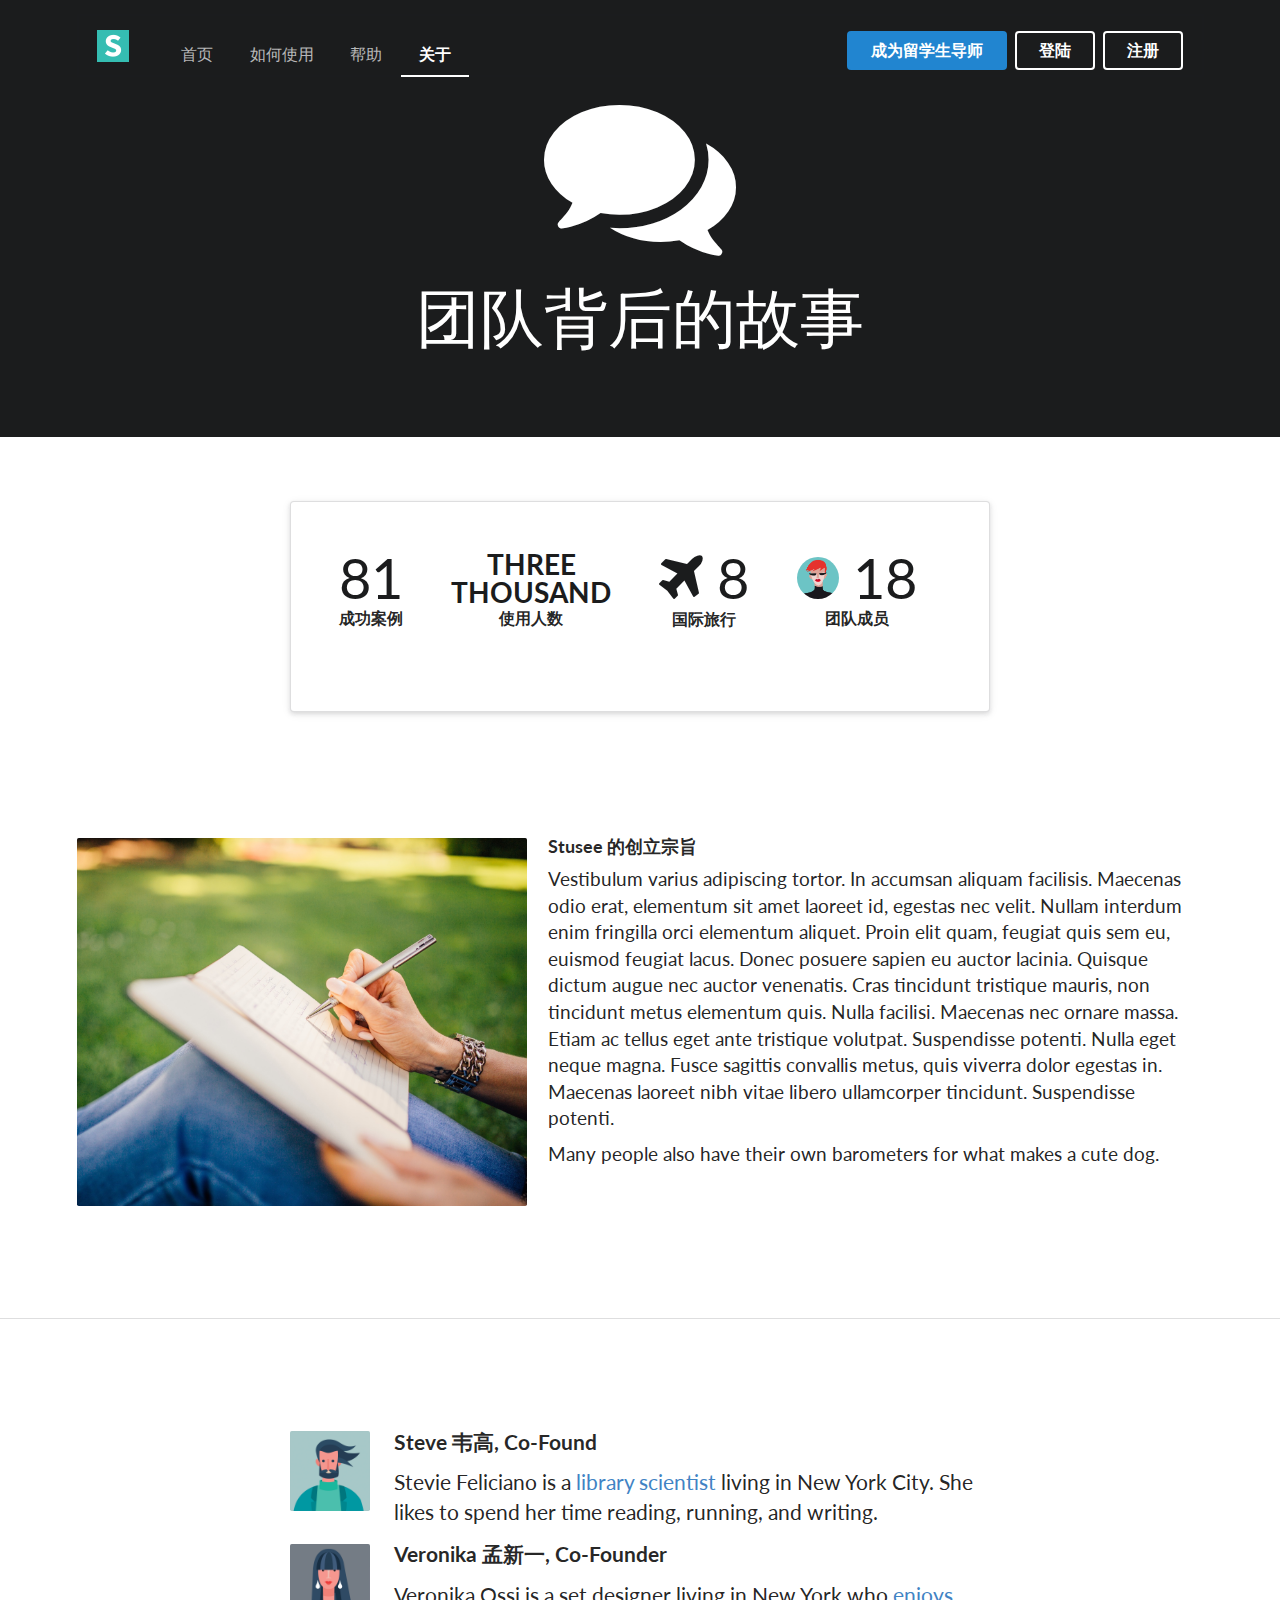
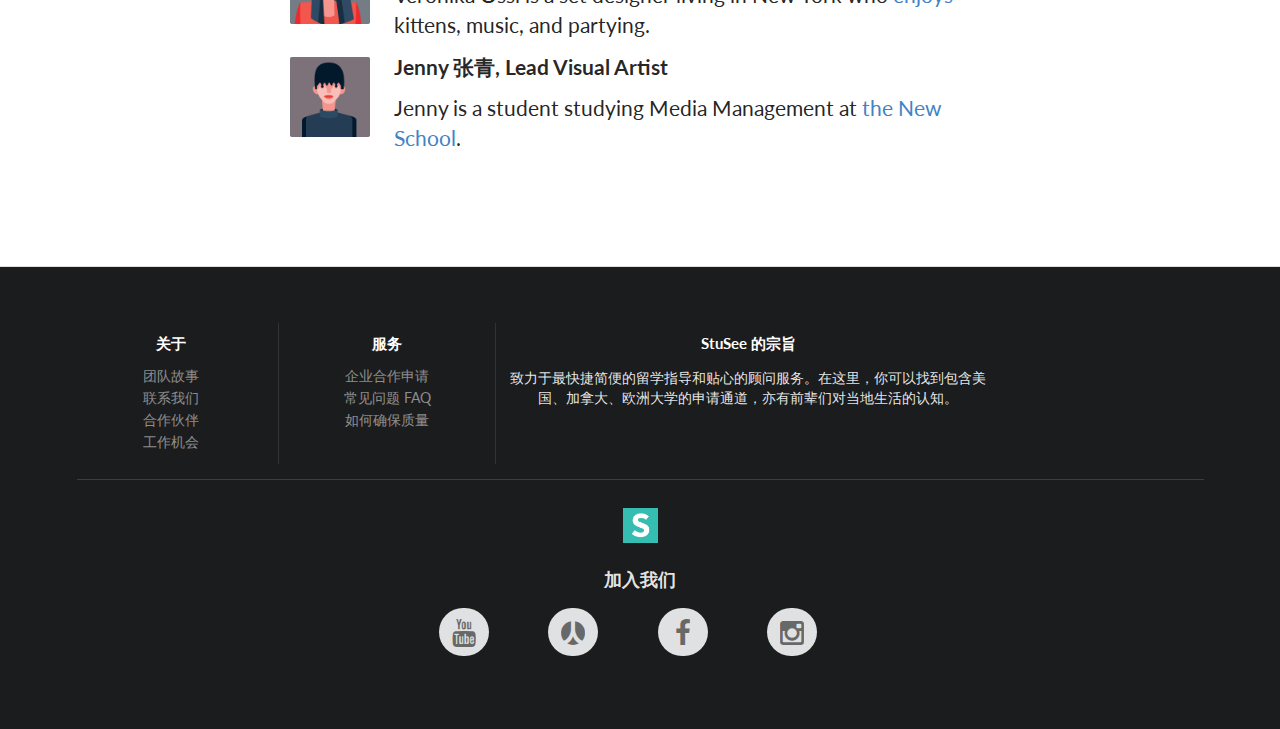
==== about.html @ 0d8f5c87 "Add logo in navigation" ====
<!DOCTYPE html>
<html>
<head>
    <!-- Standard Meta -->
    <meta charset="utf-8"/>
    <meta http-equiv="X-UA-Compatible" content="IE=edge,chrome=1"/>
    <meta name="viewport" content="width=device-width, initial-scale=1.0, maximum-scale=1.0">

    <!-- Site Properities -->
    <title>StuSee | 关于</title>
    <link rel="stylesheet" type="text/css" href="dist/semantic.css">
    <link rel="stylesheet" type="text/css" href="css/about.css">

    <script src="assets/library/jquery.min.js"></script>
    <script src="dist/components/visibility.js"></script>
    <script src="dist/components/sidebar.js"></script>
    <script src="dist/components/transition.js"></script>
    <script src="js/about.js"></script>
</head>
<body>

<!-- Following Menu -->
<div class="ui large top fixed hidden menu">
    <div class="ui container">
        <div class="item">
            <div class="ui logo shape" style="margin-right: 1em;">
                <div class="sides">
                    <div class="active ui side">
                        <img class="ui image" src="assets/images/logo.png" style="width: 32px; height: 32px;">
                    </div>
                </div>
            </div>
        </div>
        <a class="item" href="index.html">首页</a>
        <a class="item">如何使用</a>
        <a class="item" href="help.html">帮助</a>
        <a class="active item" href="#">关于</a>

        <div class="right menu">
            <div class="item">
                <a class="ui primary button">成为留学生导师</a>
            </div>
            <div class="item">
                <a class="ui button">登陆</a>
            </div>
            <div class="item">
                <a class="ui primary button">注册</a>
            </div>
        </div>
    </div>
</div>

<!-- Sidebar Menu -->
<div class="ui vertical inverted sidebar menu">
    <a class="item" href="index.html">首页</a>
    <a class="item">如何使用</a>
    <a class="item" href="help.html">帮助</a>
    <a class="active item" href="#">关于</a>
    <a class="item">成为留学生导师</a>
    <a class="item">登陆</a>
    <a class="item">注册</a>
</div>


<!-- Page Contents -->
<div class="pusher">

    <!-- Header -->
    <div class="ui inverted vertical masthead center aligned segment fixed">
        <div class="ui container">
            <div class="ui large secondary inverted pointing menu">
                <a class="toc item">
                    <i class="sidebar icon"></i>
                </a>
                <div class="item">
                    <div class="ui logo shape" style="margin-right: 1em;">
                        <div class="sides">
                            <div class="active ui side">
                                <img class="ui image" src="assets/images/logo.png" style="width: 32px; height: 32px;">
                            </div>
                        </div>
                    </div>
                </div>
                <a class="item" href="index.html">首页</a>
                <a class="item">如何使用</a>
                <a class="item" href="help.html">帮助</a>
                <a class="active item" href="#">关于</a>

                <div class="right item">
                    <a class="ui primary button">成为留学生导师</a>
                    <a class="ui inverted button">登陆</a>
                    <a class="ui inverted button">注册</a>
                </div>
            </div>
        </div>

        <div class="ui text large container">

            <h1 class="ui inverted header icon aligned">
                <i class="comments icon"></i>
                团队背后的故事
            </h1>

        </div>

    </div>

    <!-- Raised Box -->
    <div class="ui raised very padded text container segment" style="margin-top: 64px;">
        <div class="ui statistics">
            <div class="statistic">
                <div class="value">
                    81
                </div>
                <div class="label">
                    成功案例
                </div>
            </div>
            <div class="statistic">
                <div class="text value">
                    Three<br>
                    Thousand
                </div>
                <div class="label">
                    使用人数
                </div>
            </div>
            <div class="statistic">
                <div class="value">
                    <i class="plane icon"></i> 8
                </div>
                <div class="label">
                    国际旅行
                </div>
            </div>
            <div class="statistic">
                <div class="value">
                    <img src="assets/images/avatar/avatar5.png" class="ui circular inline image">
                    18
                </div>
                <div class="label">
                    团队成员
                </div>
            </div>
        </div>
    </div>

    <!-- Content Statement Block -->
    <div class="ui vertical stripe segment">
        <div class="ui aligned container">
            <div class="ui items">
                <div class="item">
                    <a class="ui large image">
                        <img src="assets/images/Feature.jpg">
                    </a>

                    <div class="content">
                        <a class="header">Stusee 的创立宗旨</a>

                        <div class="description">
                            <p>Vestibulum varius adipiscing tortor. In accumsan aliquam facilisis. Maecenas odio erat,
                                elementum sit amet laoreet id, egestas nec velit. Nullam interdum enim fringilla orci
                                elementum aliquet.
                                Proin elit quam, feugiat quis sem eu, euismod feugiat lacus. Donec posuere sapien eu
                                auctor lacinia. Quisque dictum augue nec auctor venenatis. Cras tincidunt tristique
                                mauris, non tincidunt metus elementum quis.
                                Nulla facilisi. Maecenas nec ornare massa. Etiam ac tellus eget ante tristique volutpat.
                                Suspendisse potenti.
                                Nulla eget neque magna. Fusce sagittis convallis metus, quis viverra dolor egestas in.
                                Maecenas laoreet nibh vitae libero ullamcorper tincidunt. Suspendisse potenti.</p>

                            <p>Many people also have their own barometers for what makes a cute dog.</p>
                        </div>
                    </div>
                </div>
            </div>
        </div>
    </div>

    <!-- People in Stusee -->
    <div class="ui vertical stripe segment">
        <div class="ui text container">
            <div class="ui items">
                <div class="item">
                    <a class="ui tiny image">
                        <img src="assets/images/avatar/avatar1.png">
                    </a>

                    <div class="content">
                        <a class="header">Steve 韦高, Co-Found</a>

                        <div class="description">
                            <p>Stevie Feliciano is a <a>library scientist</a> living in New York City. She likes to
                                spend
                                her time reading, running, and writing.</p>
                        </div>
                    </div>
                </div>
                <div class="item">
                    <a class="ui tiny image">
                        <img src="assets/images/avatar/avatar2.png">
                    </a>

                    <div class="content">
                        <a class="header">Veronika 孟新一, Co-Founder</a>

                        <div class="description">
                            <p>Veronika Ossi is a set designer living in New York who <a>enjoys</a> kittens, music, and
                                partying.</p>
                        </div>
                    </div>
                </div>
                <div class="item">
                    <a class="ui tiny image">
                        <img src="assets/images/avatar/avatar3.png">
                    </a>

                    <div class="content">
                        <a class="header">Jenny 张青, Lead Visual Artist</a>

                        <div class="description">
                            <p>Jenny is a student studying Media Management at <a>the New School</a>.</p>
                        </div>
                    </div>
                </div>
            </div>
        </div>
    </div>

    <!-- Footer -->
    <div class="ui inverted vertical footer segment">
        <div class="ui center aligned container">
            <div class="ui stackable inverted divided equal height stackable grid">
                <div class="three wide column">
                    <h4 class="ui inverted header">关于</h4>

                    <div class="ui inverted link list">
                        <a href="#" class="item">团队故事</a>
                        <a href="#" class="item">联系我们</a>
                        <a href="#" class="item">合作伙伴</a>
                        <a href="#" class="item">工作机会</a>
                    </div>
                </div>
                <div class="three wide column">
                    <h4 class="ui inverted header">服务</h4>

                    <div class="ui inverted link list">
                        <a href="#" class="item">企业合作申请</a>
                        <a href="#" class="item">常见问题 FAQ</a>
                        <a href="#" class="item">如何确保质量</a>
                    </div>
                </div>
                <div class="seven wide column">
                    <h4 class="ui inverted header">StuSee 的宗旨</h4>

                    <p>致力于最快捷简便的留学指导和贴心的顾问服务。在这里，你可以找到包含美国、加拿大、欧洲大学的申请通道，亦有前辈们对当地生活的认知。</p>
                </div>
            </div>
            <div class="ui inverted section divider"></div>
            <img src="assets/images/logo.png" class="ui centered mini image">

            <h3>加入我们</h3>

            <div class="ui very relaxed horizontal list">
                <div class="item">
                    <button class="circular ui icon button">
                        <i class="big youtube icon"></i>
                    </button>
                </div>
                <div class="item">
                    <button class="circular ui icon button">
                        <i class="big renren icon"></i>
                    </button>
                </div>
                <div class="item">
                    <button class="circular ui icon button">
                        <i class="big facebook icon"></i>
                    </button>
                </div>
                <div class="item">
                    <button class="circular ui icon button">
                        <i class="big instagram icon"></i>
                    </button>
                </div>
            </div>
        </div>
    </div>
</div>

</body>

</html>
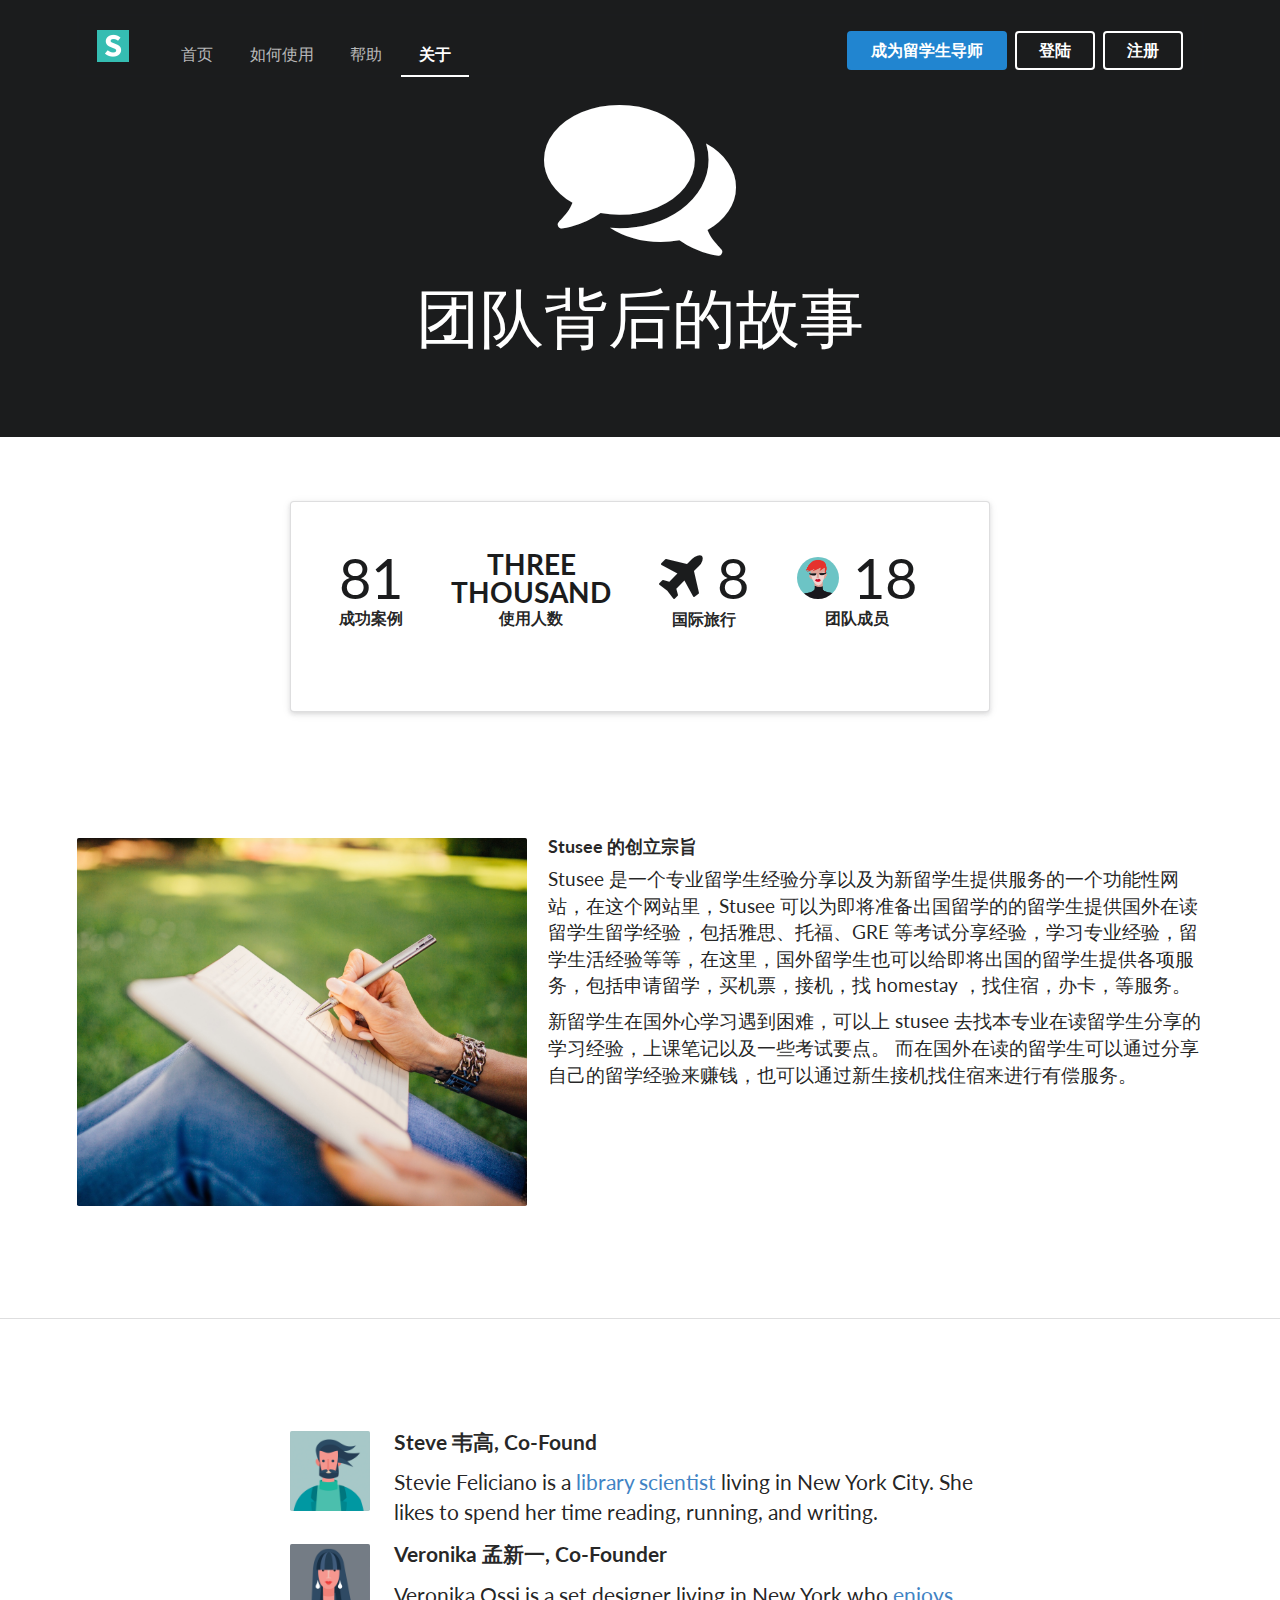
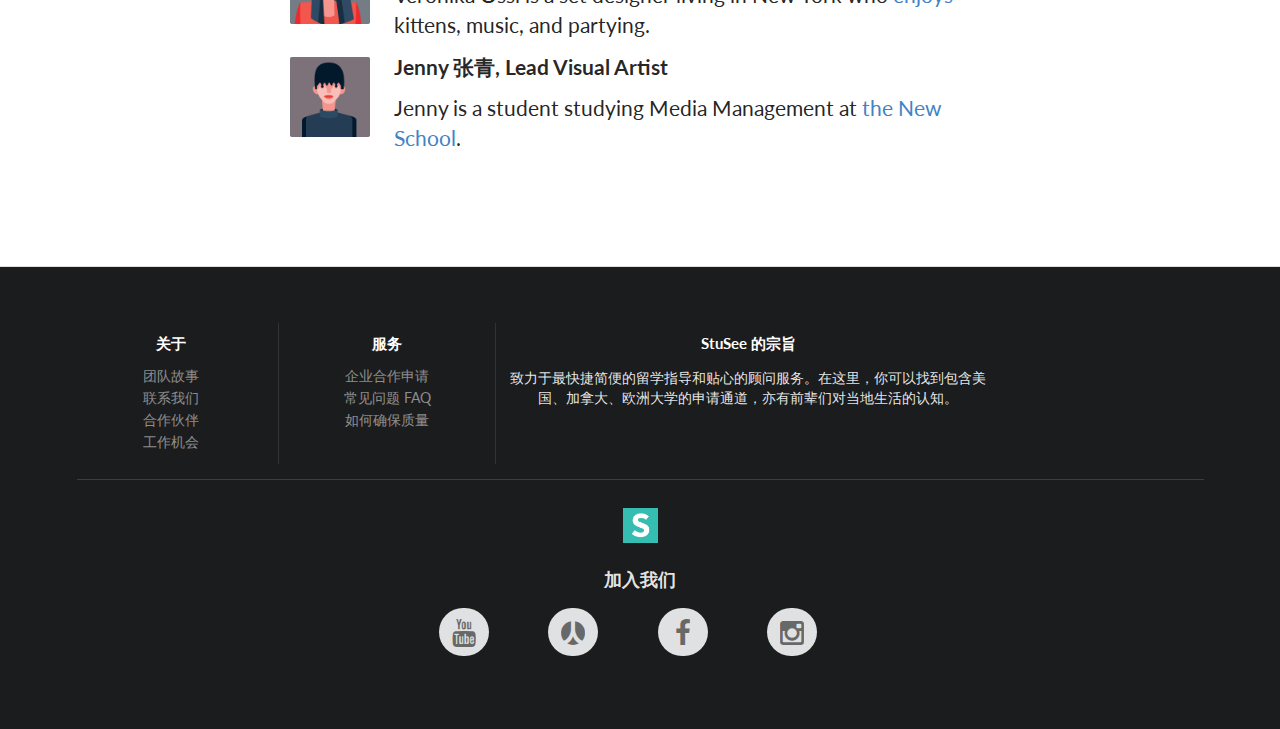
==== commit c193e9ab: "Update about page statement" ====
--- a/about.html
+++ b/about.html
@@ -158,18 +158,10 @@
                         <a class="header">Stusee 的创立宗旨</a>
 
                         <div class="description">
-                            <p>Vestibulum varius adipiscing tortor. In accumsan aliquam facilisis. Maecenas odio erat,
-                                elementum sit amet laoreet id, egestas nec velit. Nullam interdum enim fringilla orci
-                                elementum aliquet.
-                                Proin elit quam, feugiat quis sem eu, euismod feugiat lacus. Donec posuere sapien eu
-                                auctor lacinia. Quisque dictum augue nec auctor venenatis. Cras tincidunt tristique
-                                mauris, non tincidunt metus elementum quis.
-                                Nulla facilisi. Maecenas nec ornare massa. Etiam ac tellus eget ante tristique volutpat.
-                                Suspendisse potenti.
-                                Nulla eget neque magna. Fusce sagittis convallis metus, quis viverra dolor egestas in.
-                                Maecenas laoreet nibh vitae libero ullamcorper tincidunt. Suspendisse potenti.</p>
-
-                            <p>Many people also have their own barometers for what makes a cute dog.</p>
+                            <p>Stusee 是一个专业留学生经验分享以及为新留学生提供服务的一个功能性网站，在这个网站里，Stusee 可以为即将准备出国留学的的留学生提供国外在读留学生留学经验，包括雅思、托福、GRE 等考试分享经验，学习专业经验，留学生活经验等等，在这里，国外留学生也可以给即将出国的留学生提供各项服务，包括申请留学，买机票，接机，找 homestay ，找住宿，办卡，等服务。
+                            </p>
+
+                            <p>新留学生在国外心学习遇到困难，可以上 stusee 去找本专业在读留学生分享的学习经验，上课笔记以及一些考试要点。 而在国外在读的留学生可以通过分享自己的留学经验来赚钱，也可以通过新生接机找住宿来进行有偿服务。</p>
                         </div>
                     </div>
                 </div>
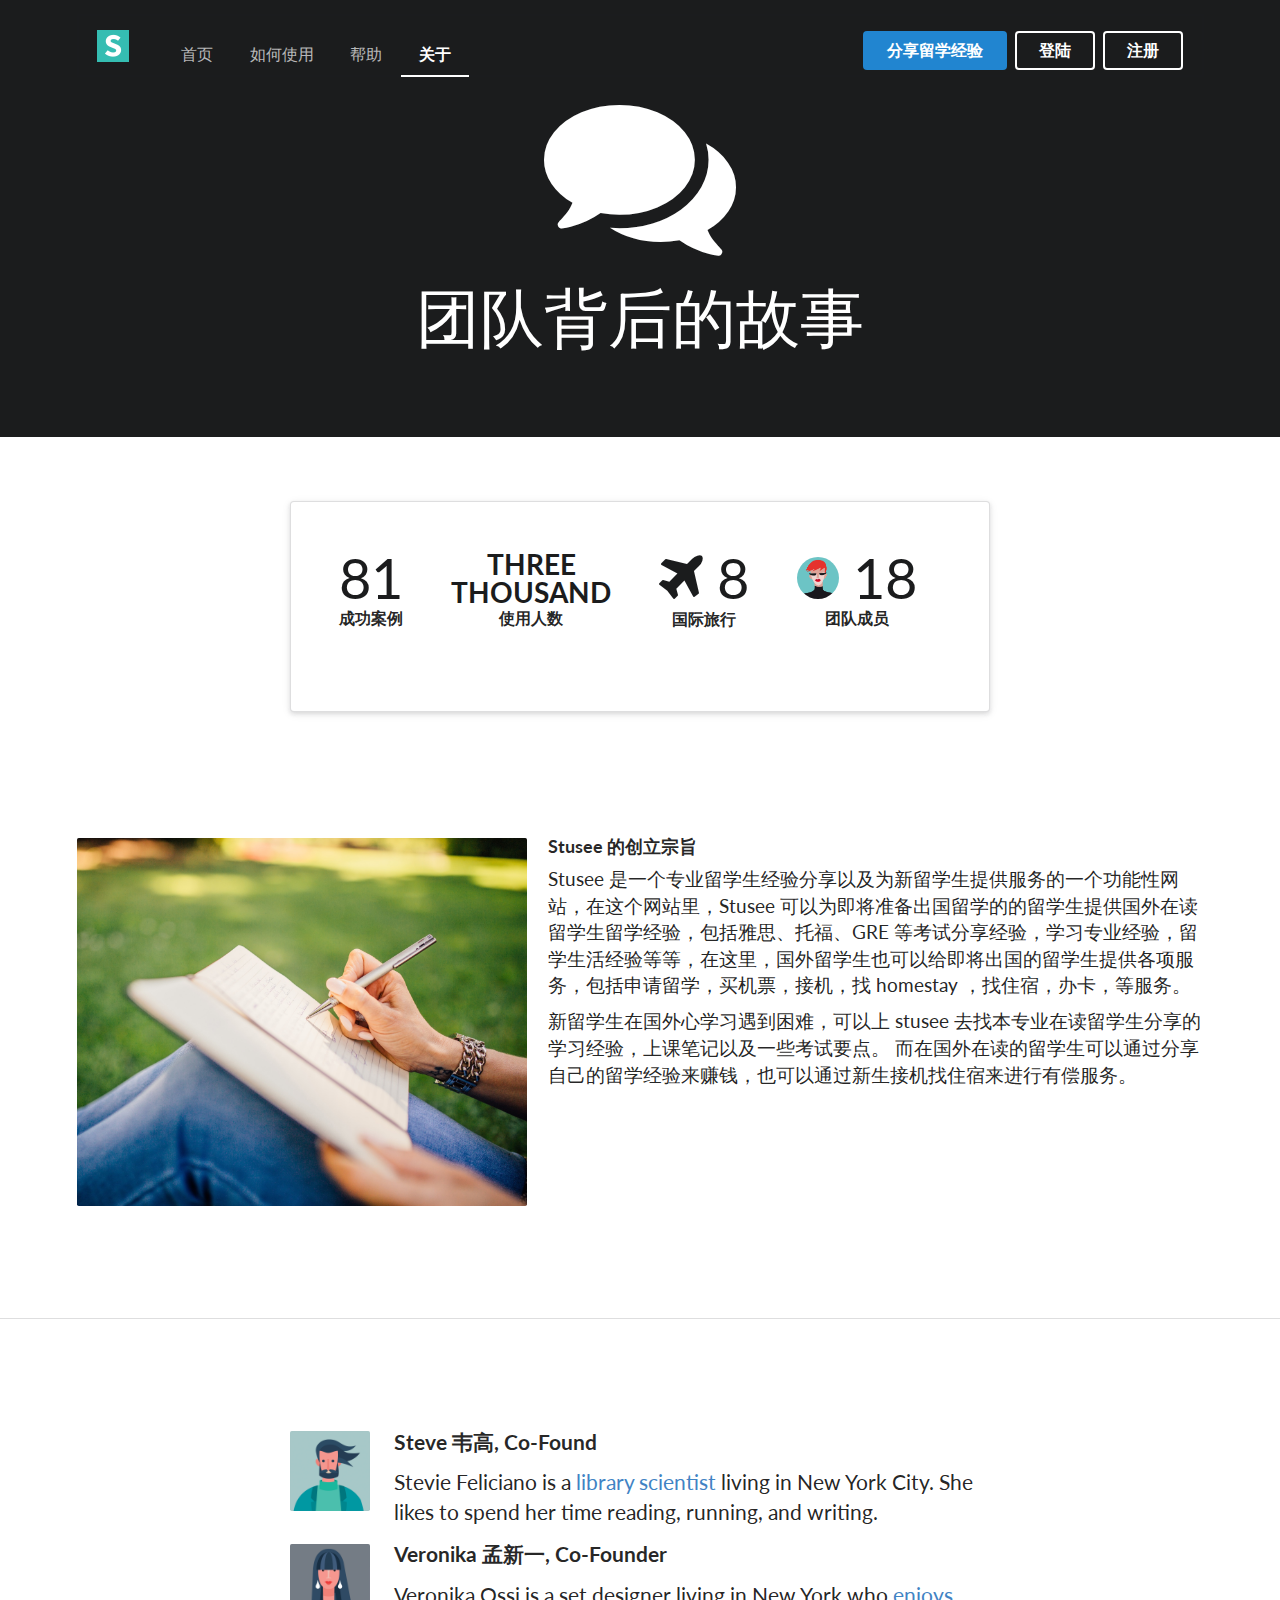
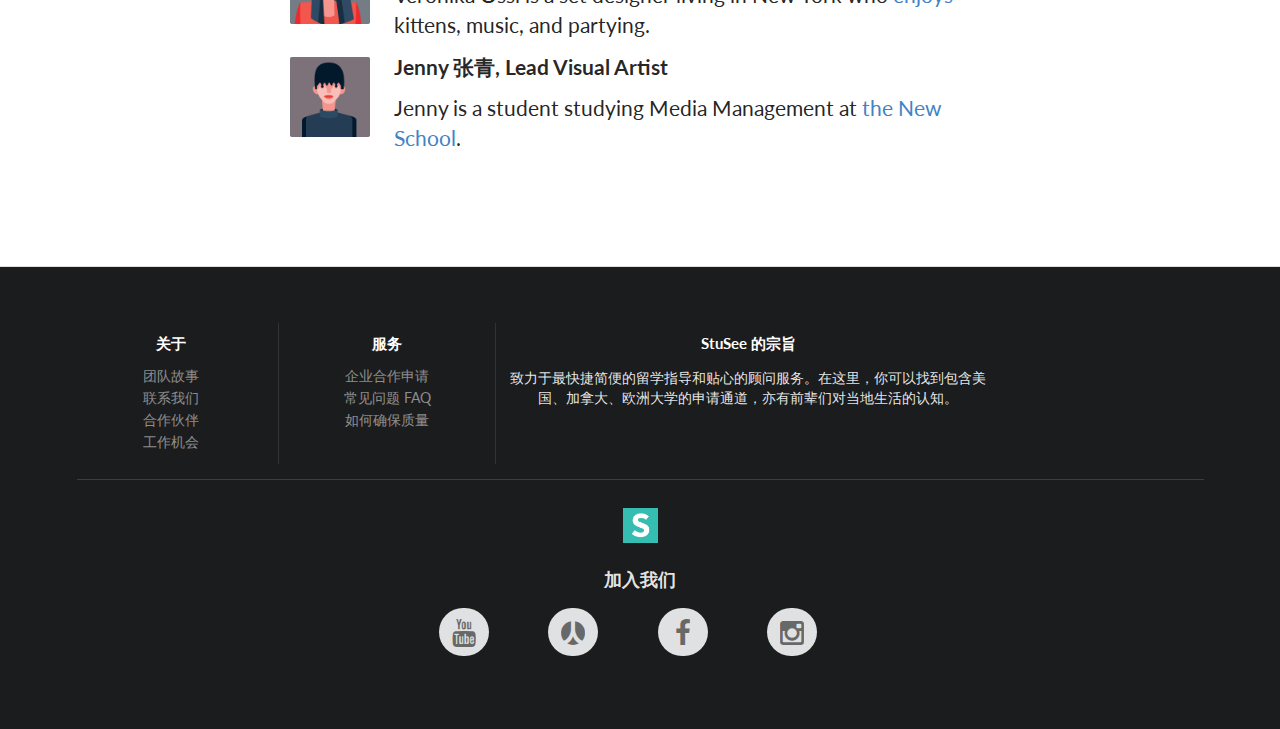
==== commit 7520297f: "Modify description of "成为留学生导师"" ====
--- a/about.html
+++ b/about.html
@@ -38,7 +38,7 @@
 
         <div class="right menu">
             <div class="item">
-                <a class="ui primary button">成为留学生导师</a>
+                <a class="ui primary button" href="mentor-signup.html">分享留学经验</a>
             </div>
             <div class="item">
                 <a class="ui button">登陆</a>
@@ -56,7 +56,7 @@
     <a class="item">如何使用</a>
     <a class="item" href="help.html">帮助</a>
     <a class="active item" href="#">关于</a>
-    <a class="item">成为留学生导师</a>
+    <a class="item" href="mentor-signup.html">分享留学经验</a>
     <a class="item">登陆</a>
     <a class="item">注册</a>
 </div>
@@ -87,7 +87,7 @@
                 <a class="active item" href="#">关于</a>
 
                 <div class="right item">
-                    <a class="ui primary button">成为留学生导师</a>
+                    <a class="ui primary button" href="mentor-signup.html">分享留学经验</a>
                     <a class="ui inverted button">登陆</a>
                     <a class="ui inverted button">注册</a>
                 </div>
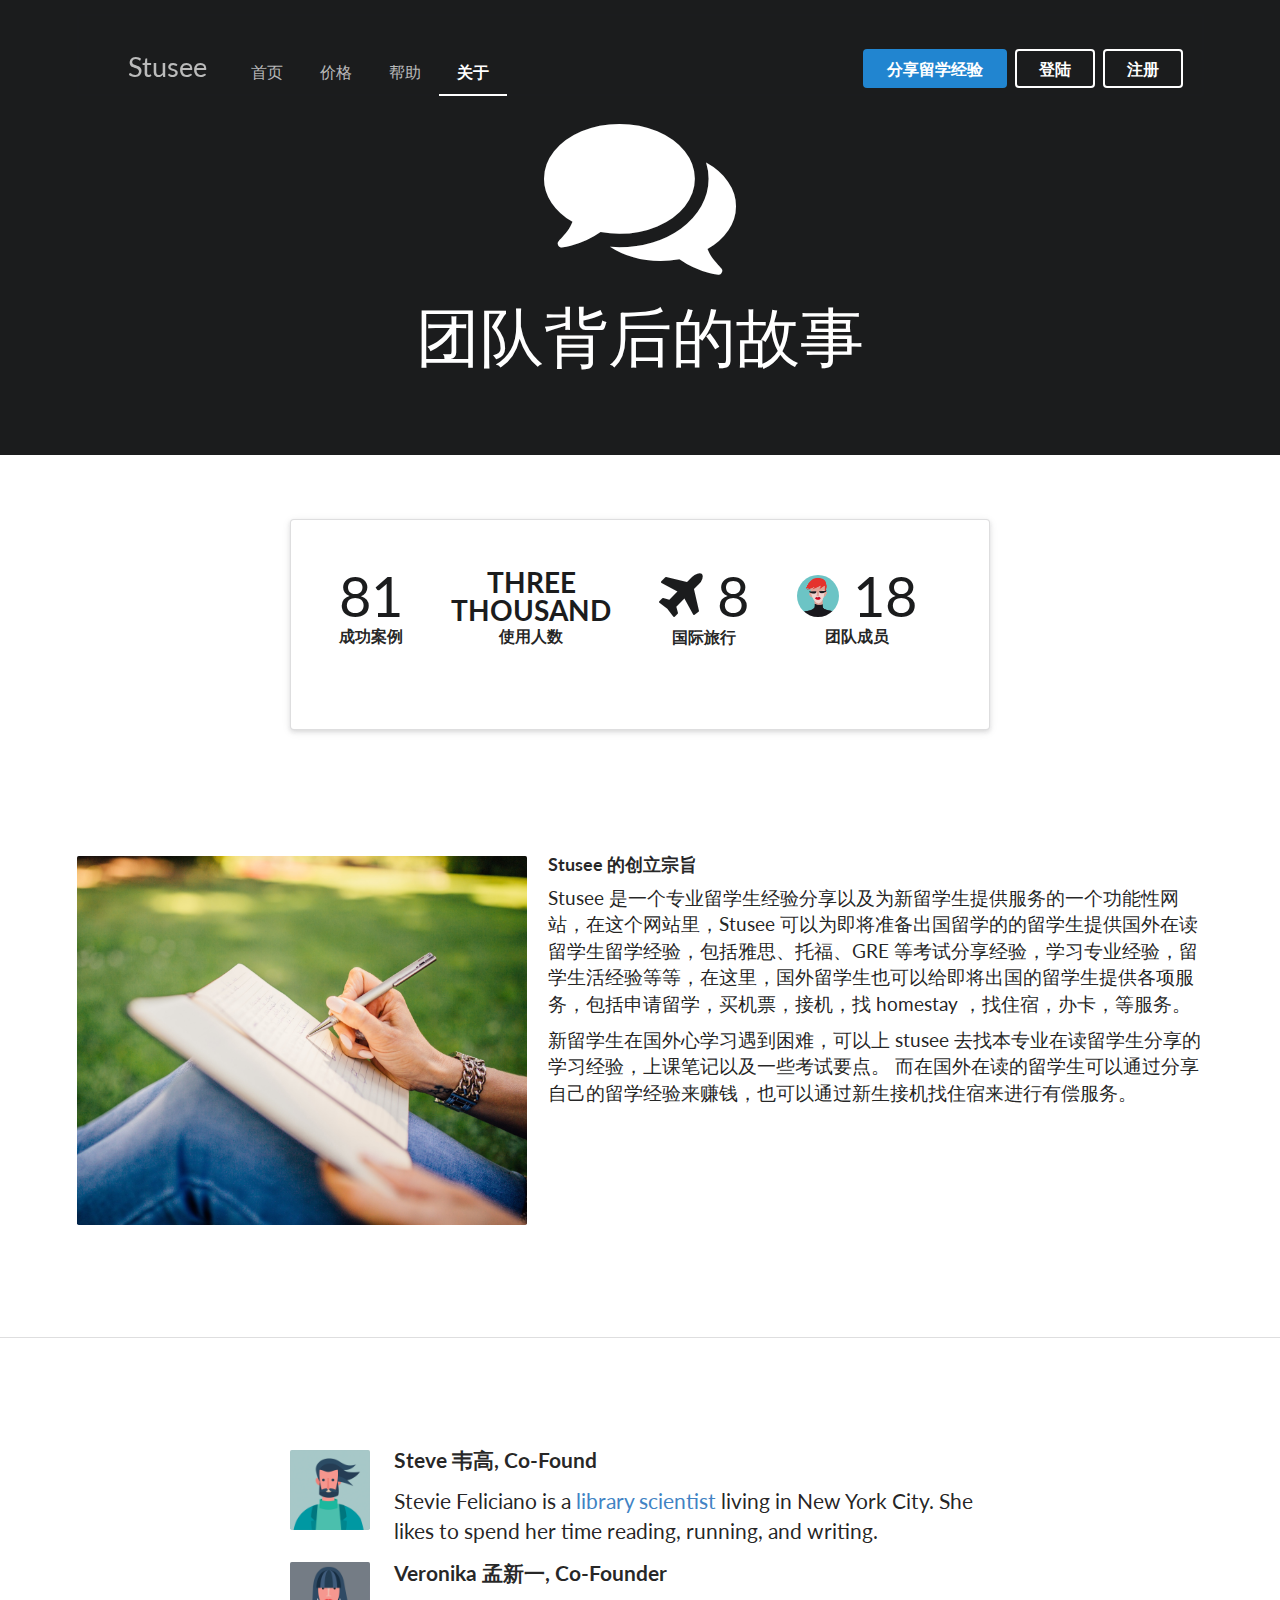
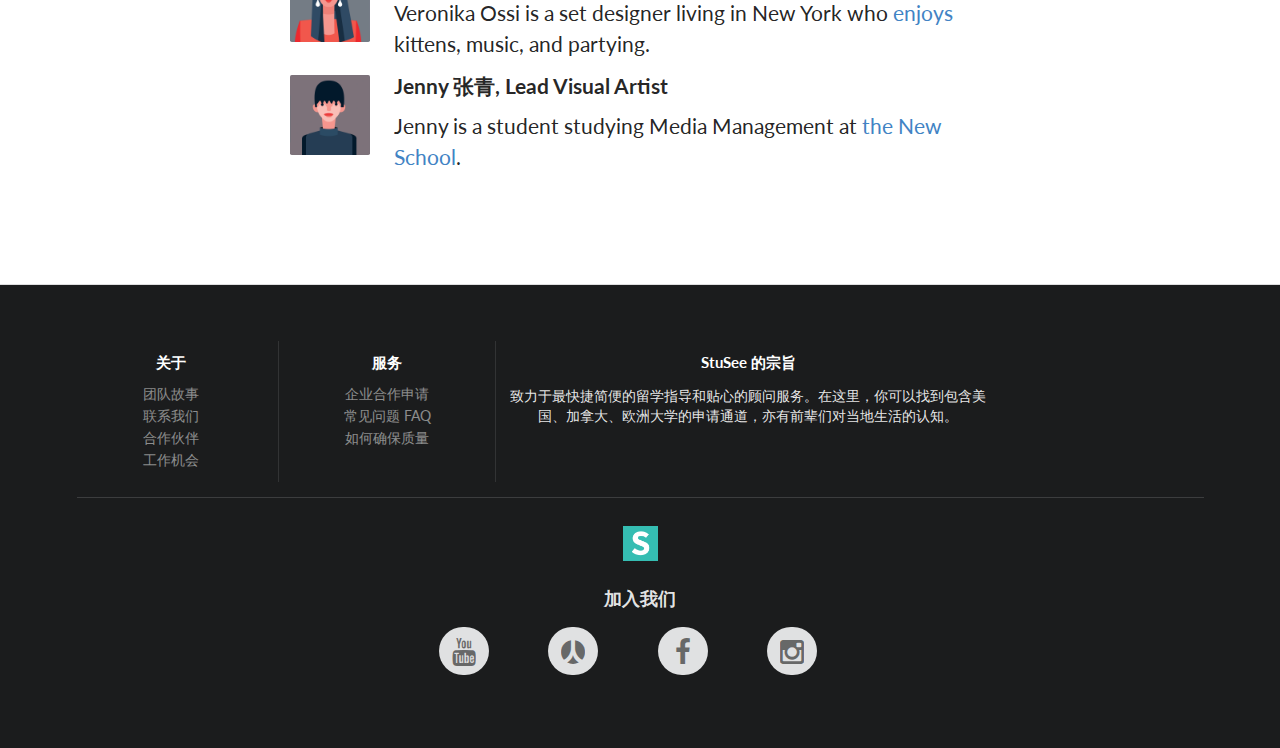
==== commit 19f46301: "Change Stusee logo to text" ====
--- a/about.html
+++ b/about.html
@@ -7,7 +7,7 @@
     <meta name="viewport" content="width=device-width, initial-scale=1.0, maximum-scale=1.0">
 
     <!-- Site Properities -->
-    <title>StuSee | 关于</title>
+    <title>关于 | Stusee</title>
     <link rel="stylesheet" type="text/css" href="dist/semantic.css">
     <link rel="stylesheet" type="text/css" href="css/about.css">
 
@@ -23,16 +23,16 @@
 <div class="ui large top fixed hidden menu">
     <div class="ui container">
         <div class="item">
-            <div class="ui logo shape" style="margin-right: 1em;">
+            <div class="ui logo shape">
                 <div class="sides">
                     <div class="active ui side">
-                        <img class="ui image" src="assets/images/logo.png" style="width: 32px; height: 32px;">
+                        <a class="item" href="index.html">Stusee</a>
                     </div>
                 </div>
             </div>
         </div>
         <a class="item" href="index.html">首页</a>
-        <a class="item">如何使用</a>
+        <a class="item" href="price.html">价格</a>
         <a class="item" href="help.html">帮助</a>
         <a class="active item" href="#">关于</a>
 
@@ -53,7 +53,7 @@
 <!-- Sidebar Menu -->
 <div class="ui vertical inverted sidebar menu">
     <a class="item" href="index.html">首页</a>
-    <a class="item">如何使用</a>
+    <a class="item" href="price.html">价格</a>
     <a class="item" href="help.html">帮助</a>
     <a class="active item" href="#">关于</a>
     <a class="item" href="mentor-signup.html">分享留学经验</a>
@@ -73,16 +73,16 @@
                     <i class="sidebar icon"></i>
                 </a>
                 <div class="item">
-                    <div class="ui logo shape" style="margin-right: 1em;">
+                    <div class="ui logo shape">
                         <div class="sides">
                             <div class="active ui side">
-                                <img class="ui image" src="assets/images/logo.png" style="width: 32px; height: 32px;">
+                                <h2><a class="item" style="padding-bottom: 0; padding-right: 8px;" href="index.html">Stusee</a></h2>
                             </div>
                         </div>
                     </div>
                 </div>
                 <a class="item" href="index.html">首页</a>
-                <a class="item">如何使用</a>
+                <a class="item" href="price.html">价格</a>
                 <a class="item" href="help.html">帮助</a>
                 <a class="active item" href="#">关于</a>
 
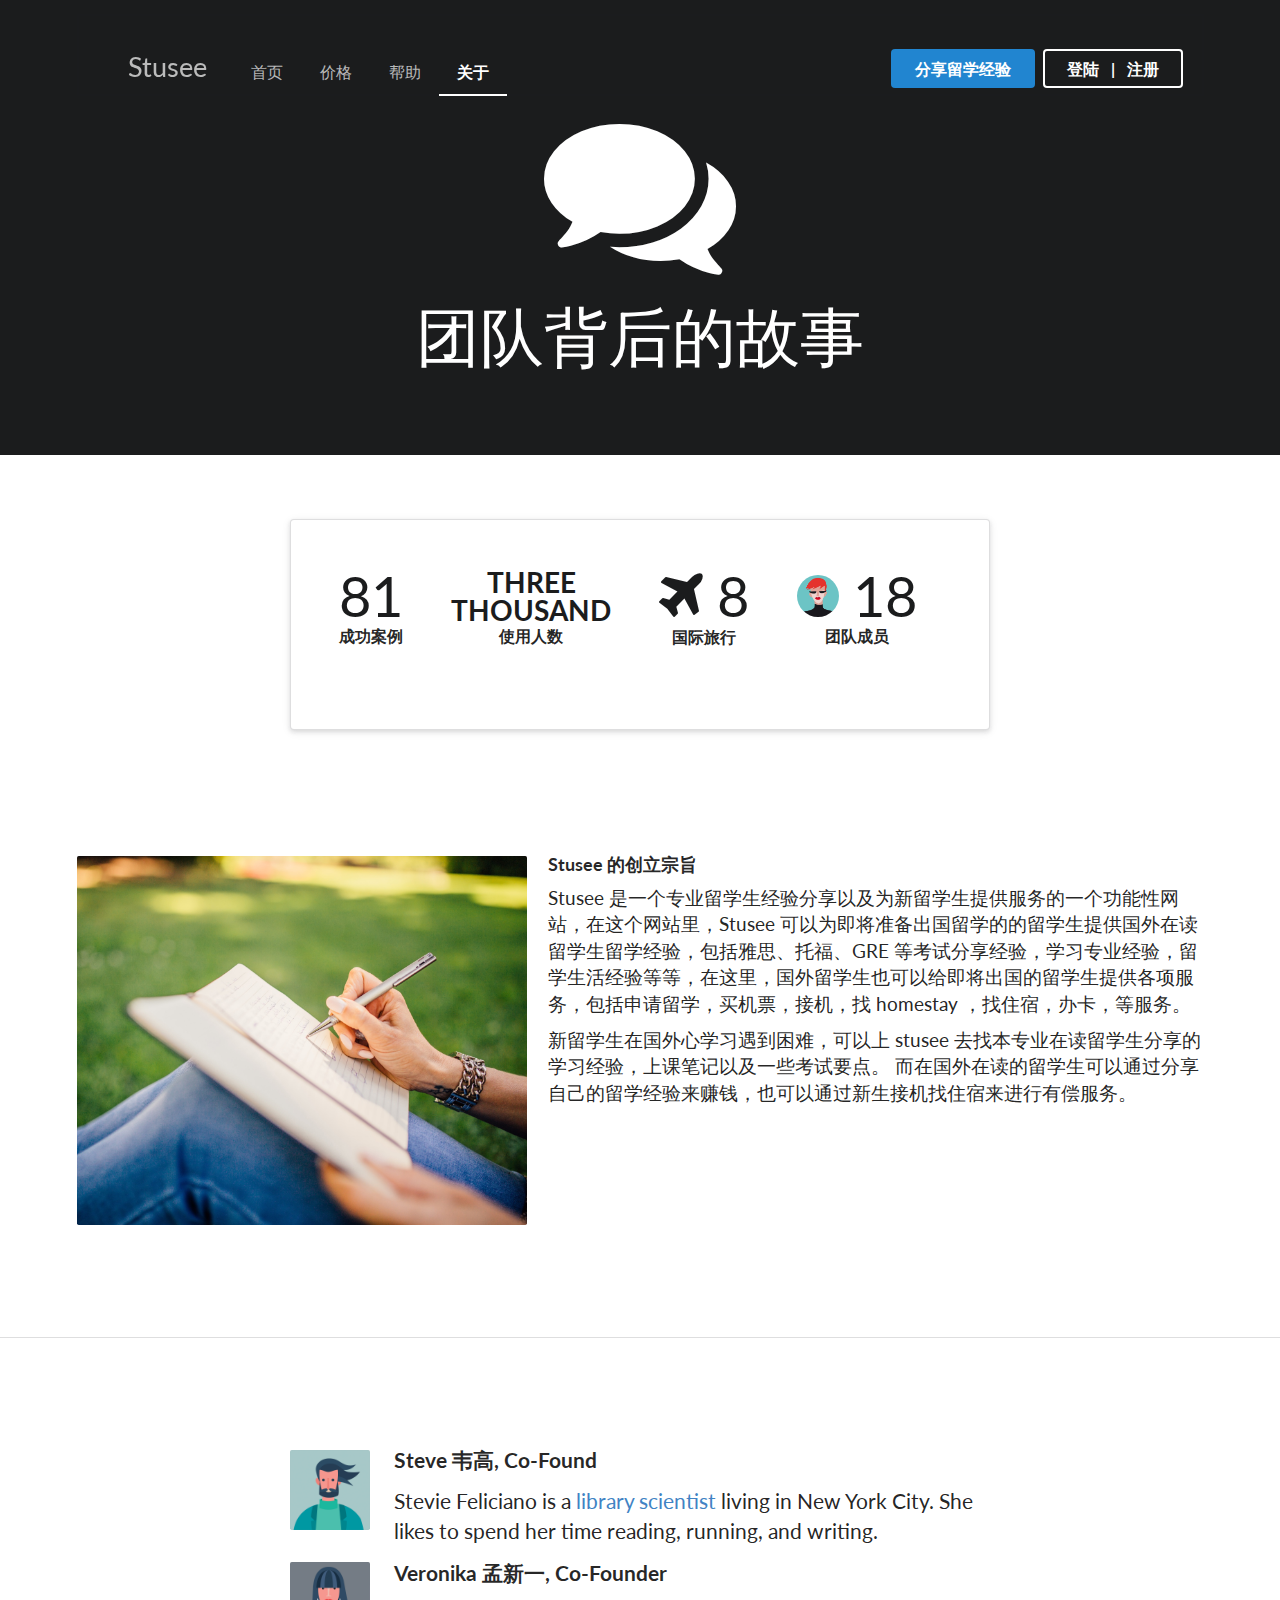
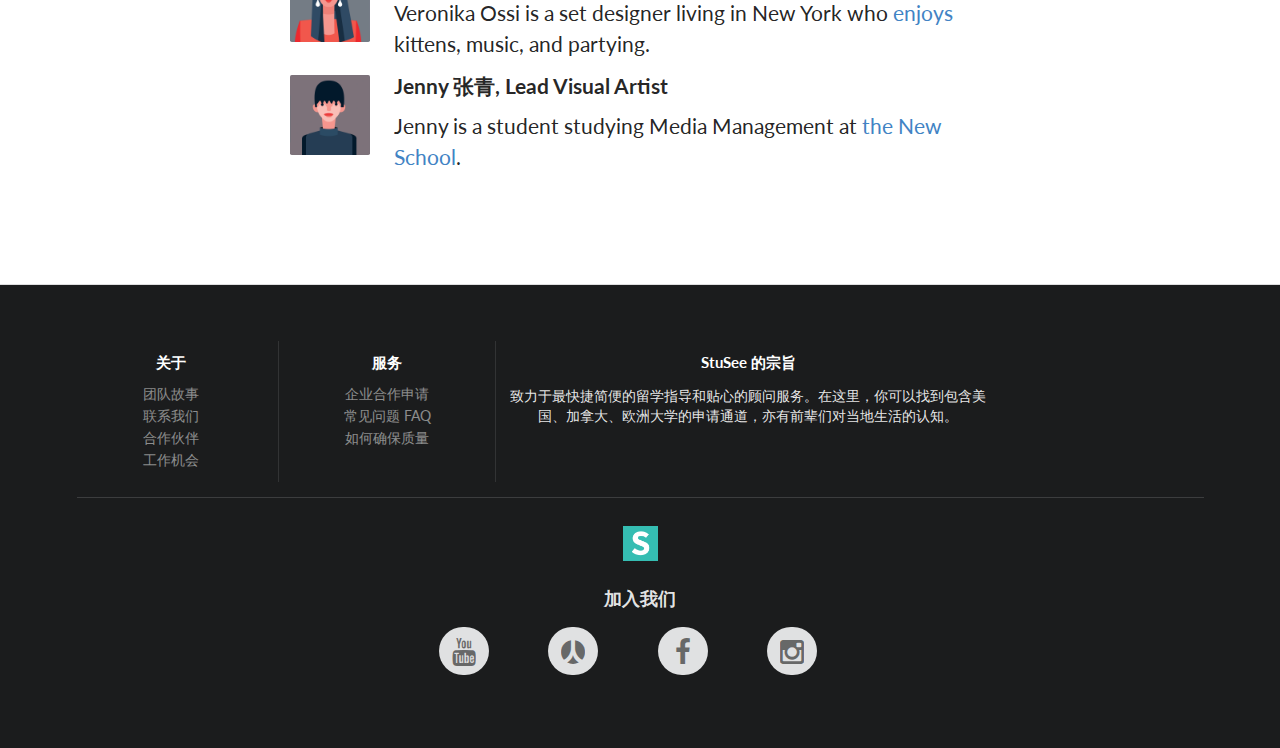
==== commit cec11bf9: "Merge login and signup button" ====
--- a/about.html
+++ b/about.html
@@ -41,10 +41,7 @@
                 <a class="ui primary button" href="mentor-signup.html">分享留学经验</a>
             </div>
             <div class="item">
-                <a class="ui button">登陆</a>
-            </div>
-            <div class="item">
-                <a class="ui primary button">注册</a>
+                <a class="ui button">登陆 &nbsp;&nbsp;|&nbsp;&nbsp; 注册</a>
             </div>
         </div>
     </div>
@@ -57,8 +54,7 @@
     <a class="item" href="help.html">帮助</a>
     <a class="active item" href="#">关于</a>
     <a class="item" href="mentor-signup.html">分享留学经验</a>
-    <a class="item">登陆</a>
-    <a class="item">注册</a>
+    <a class="item">登陆 &nbsp;&nbsp;|&nbsp;&nbsp; 注册</a>
 </div>
 
 
@@ -88,8 +84,7 @@
 
                 <div class="right item">
                     <a class="ui primary button" href="mentor-signup.html">分享留学经验</a>
-                    <a class="ui inverted button">登陆</a>
-                    <a class="ui inverted button">注册</a>
+                    <a class="ui inverted button">登陆 &nbsp;&nbsp;|&nbsp;&nbsp; 注册</a>
                 </div>
             </div>
         </div>
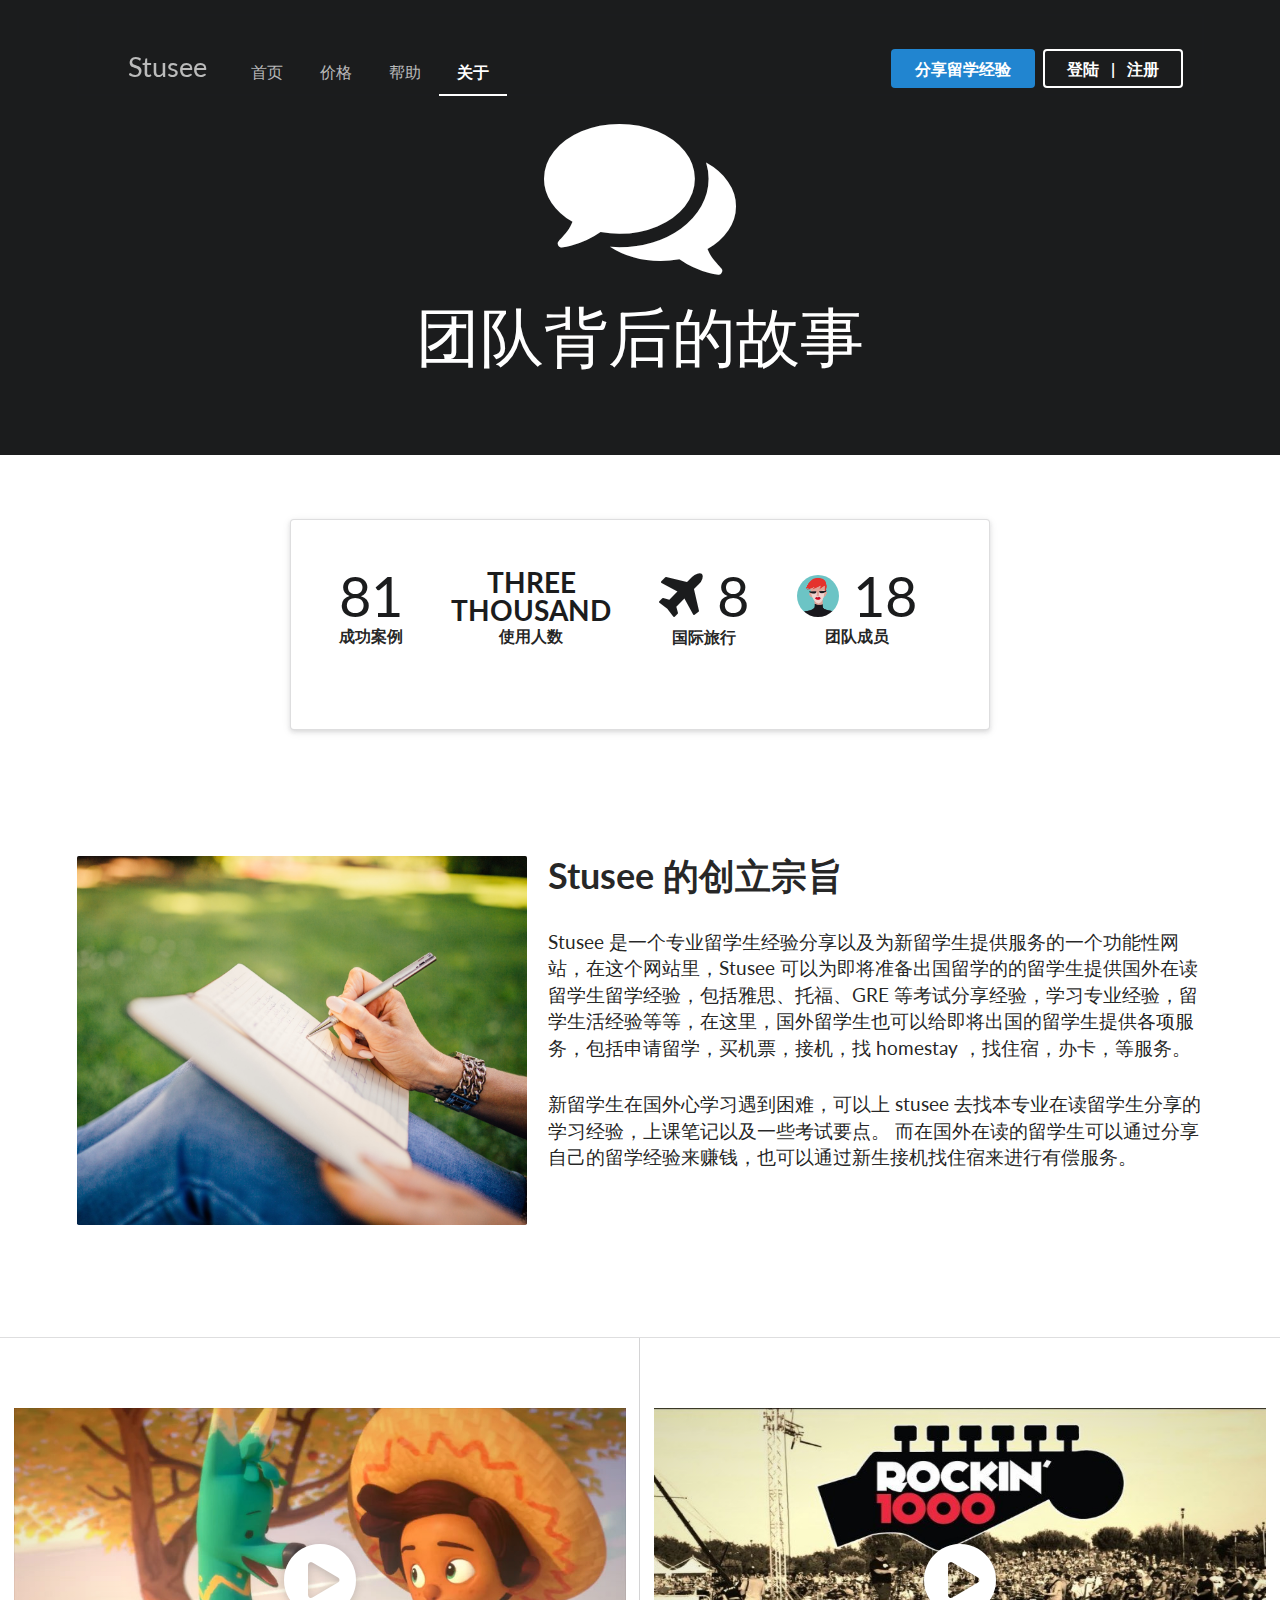
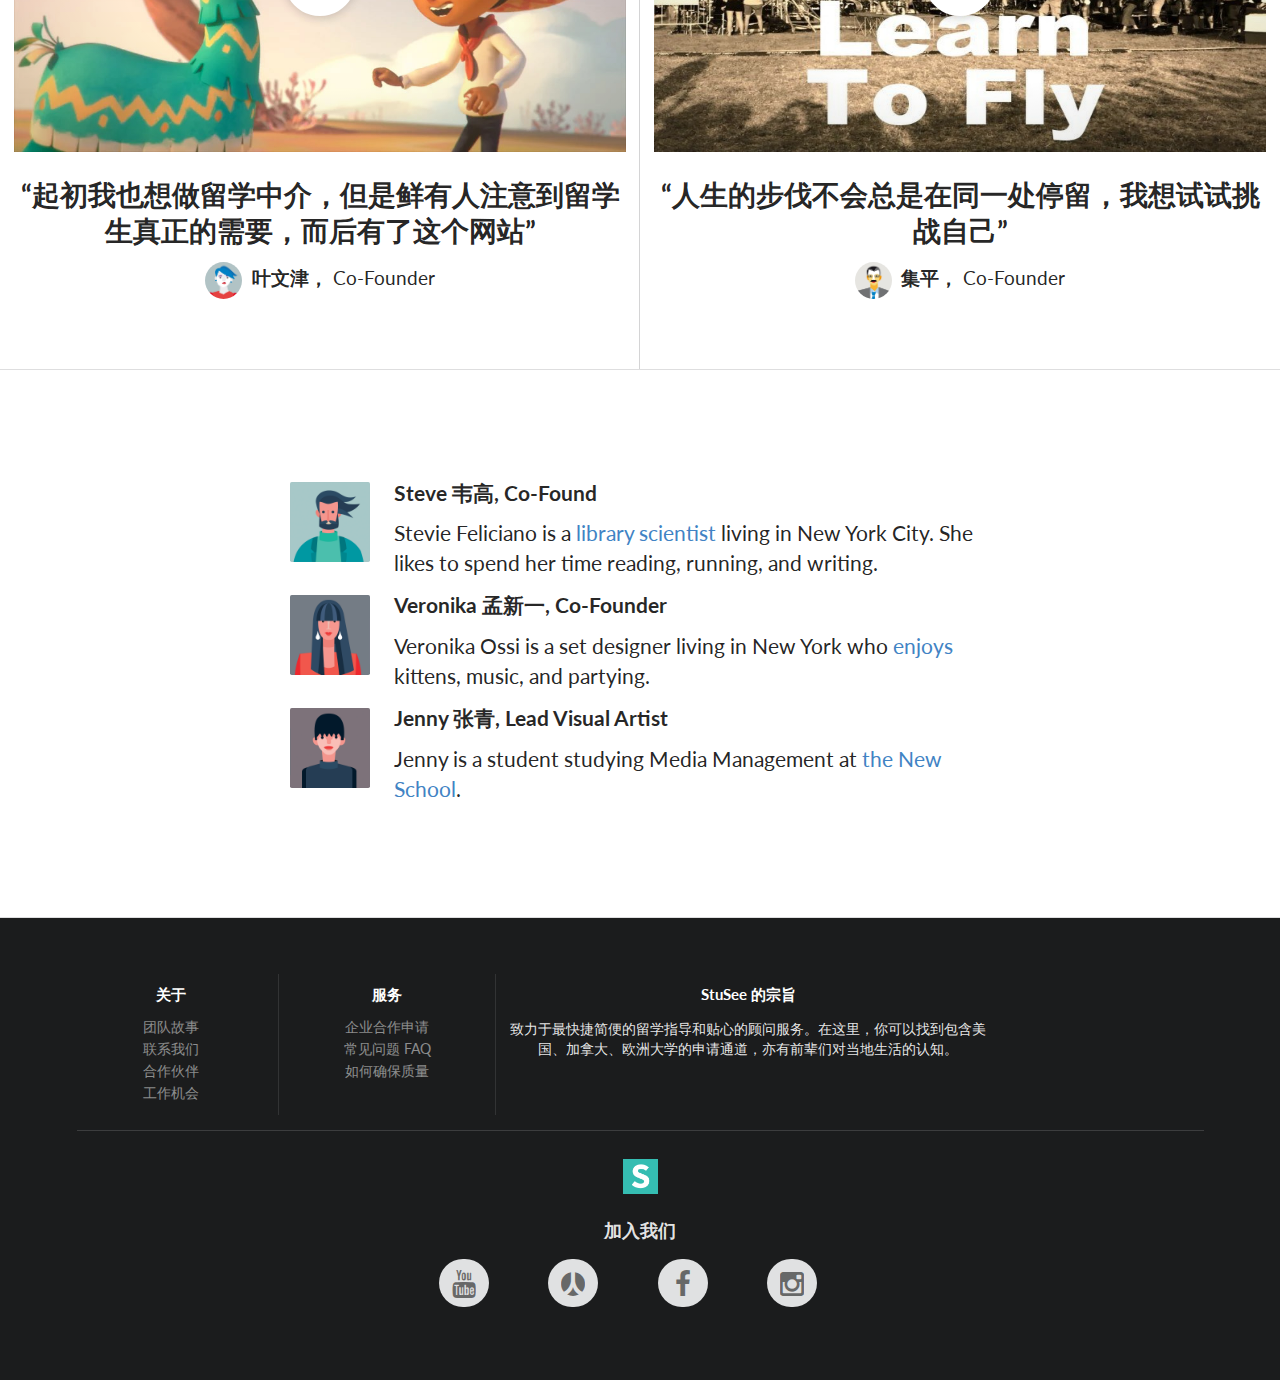
==== commit 28bb2257: "Add video support" ====
--- a/about.html
+++ b/about.html
@@ -15,6 +15,7 @@
     <script src="dist/components/visibility.js"></script>
     <script src="dist/components/sidebar.js"></script>
     <script src="dist/components/transition.js"></script>
+    <script src="dist/components/embed.js"></script>
     <script src="js/about.js"></script>
 </head>
 <body>
@@ -150,15 +151,42 @@
                     </a>
 
                     <div class="content">
-                        <a class="header">Stusee 的创立宗旨</a>
-
-                        <div class="description">
+                        <a class="header"><h3>Stusee 的创立宗旨</h3></a>
+
+                        <div class="description" style="margin-top: 30px;">
                             <p>Stusee 是一个专业留学生经验分享以及为新留学生提供服务的一个功能性网站，在这个网站里，Stusee 可以为即将准备出国留学的的留学生提供国外在读留学生留学经验，包括雅思、托福、GRE 等考试分享经验，学习专业经验，留学生活经验等等，在这里，国外留学生也可以给即将出国的留学生提供各项服务，包括申请留学，买机票，接机，找 homestay ，找住宿，办卡，等服务。
                             </p>
-
+                            <br/>
                             <p>新留学生在国外心学习遇到困难，可以上 stusee 去找本专业在读留学生分享的学习经验，上课笔记以及一些考试要点。 而在国外在读的留学生可以通过分享自己的留学经验来赚钱，也可以通过新生接机找住宿来进行有偿服务。</p>
                         </div>
                     </div>
+                </div>
+            </div>
+        </div>
+    </div>
+
+    <!-- Video Block -->
+    <div class="ui vertical stripe quote segment">
+        <div class="ui equal width stackable internally celled grid">
+            <div class="center aligned row">
+                <div class="column">
+                    <div class="ui embed" data-source="vimeo" data-id="125292332" data-placeholder="assets/images/video-placeholder.jpeg">
+                    </div>
+                    <h3>“起初我也想做留学中介，但是鲜有人注意到留学生真正的需要，而后有了这个网站”</h3>
+
+                    <p>
+                        <img src="assets/images/avatar/nan.jpg" class="ui avatar image"> <b>叶文津，</b> Co-Founder
+                    </p>
+                </div>
+
+                <div class="column">
+                    <div class="ui embed" data-source="youtube" data-id="JozAmXo2bDE" data-placeholder="assets/images/video-placeholder2.jpg">
+                    </div>
+                    <h3>“人生的步伐不会总是在同一处停留，我想试试挑战自己”</h3>
+
+                    <p>
+                        <img src="assets/images/avatar/tom.jpg" class="ui avatar image"> <b>集平，</b> Co-Founder
+                    </p>
                 </div>
             </div>
         </div>
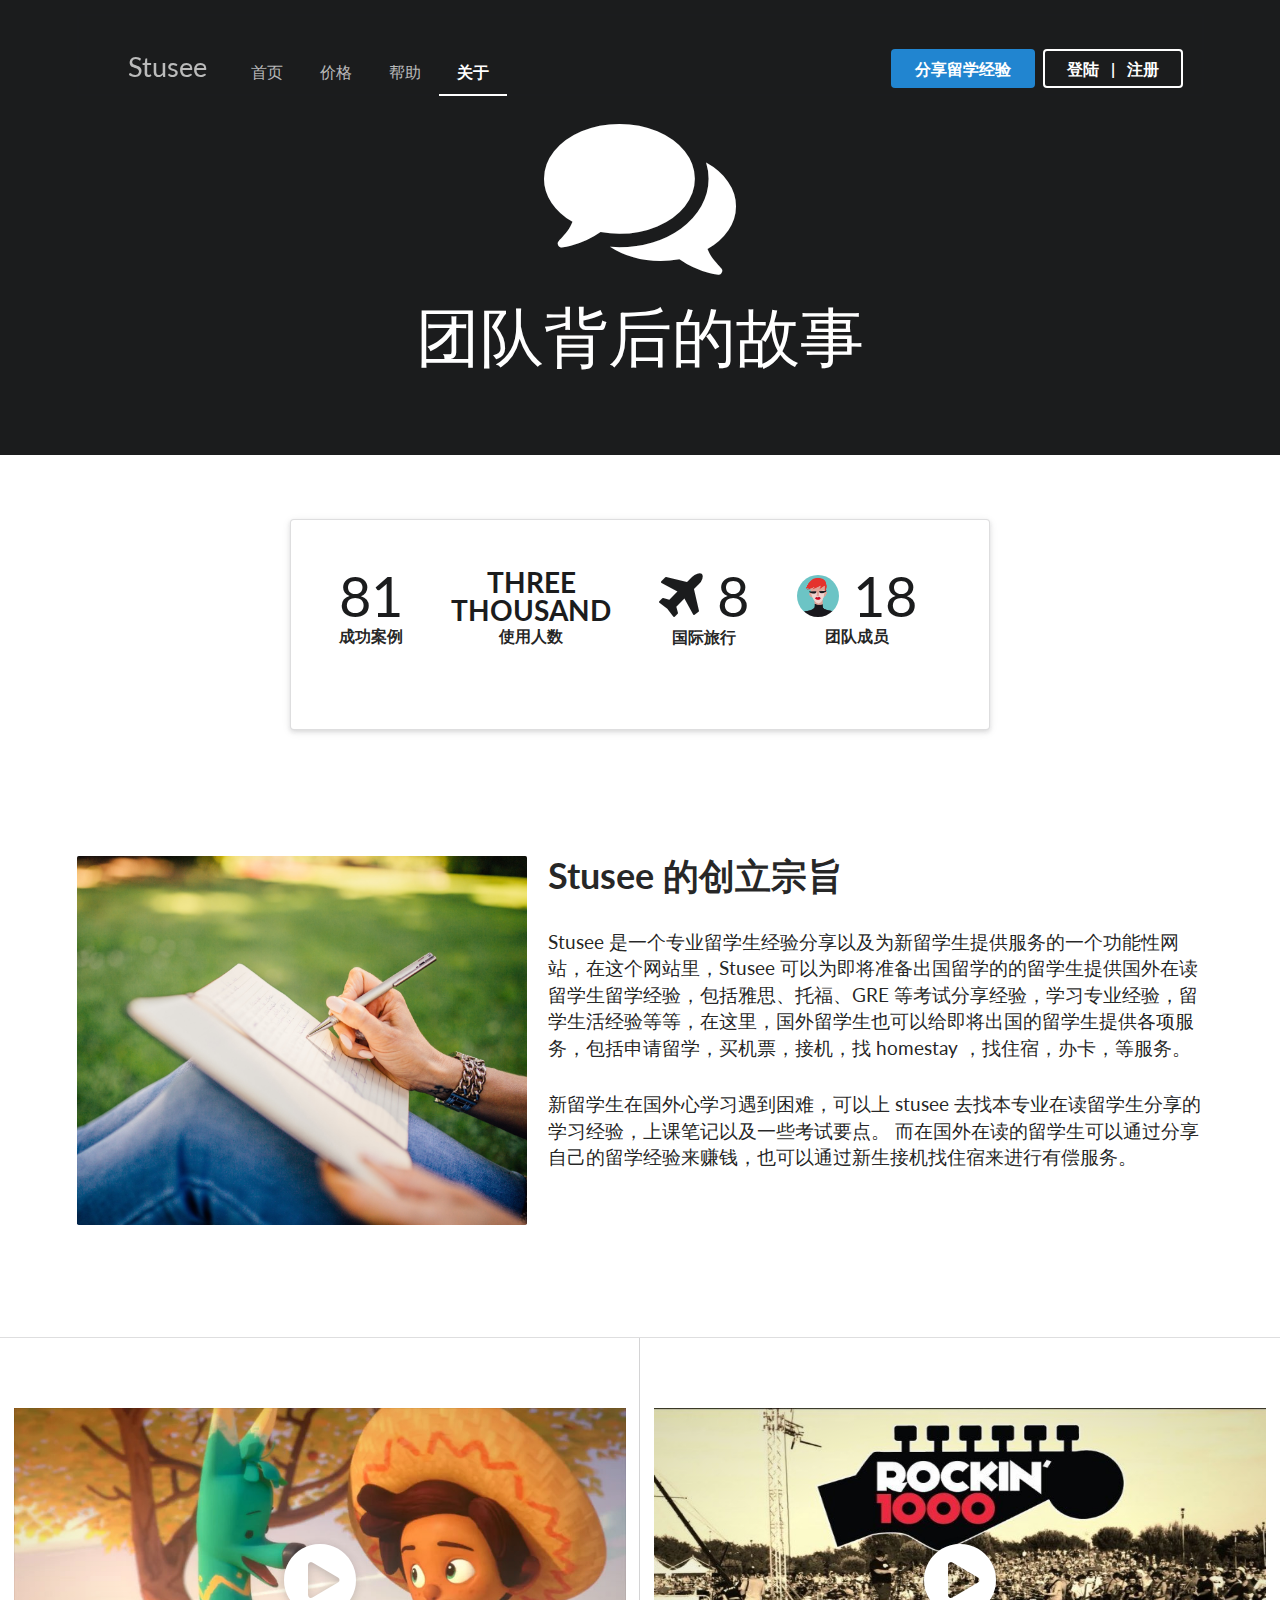
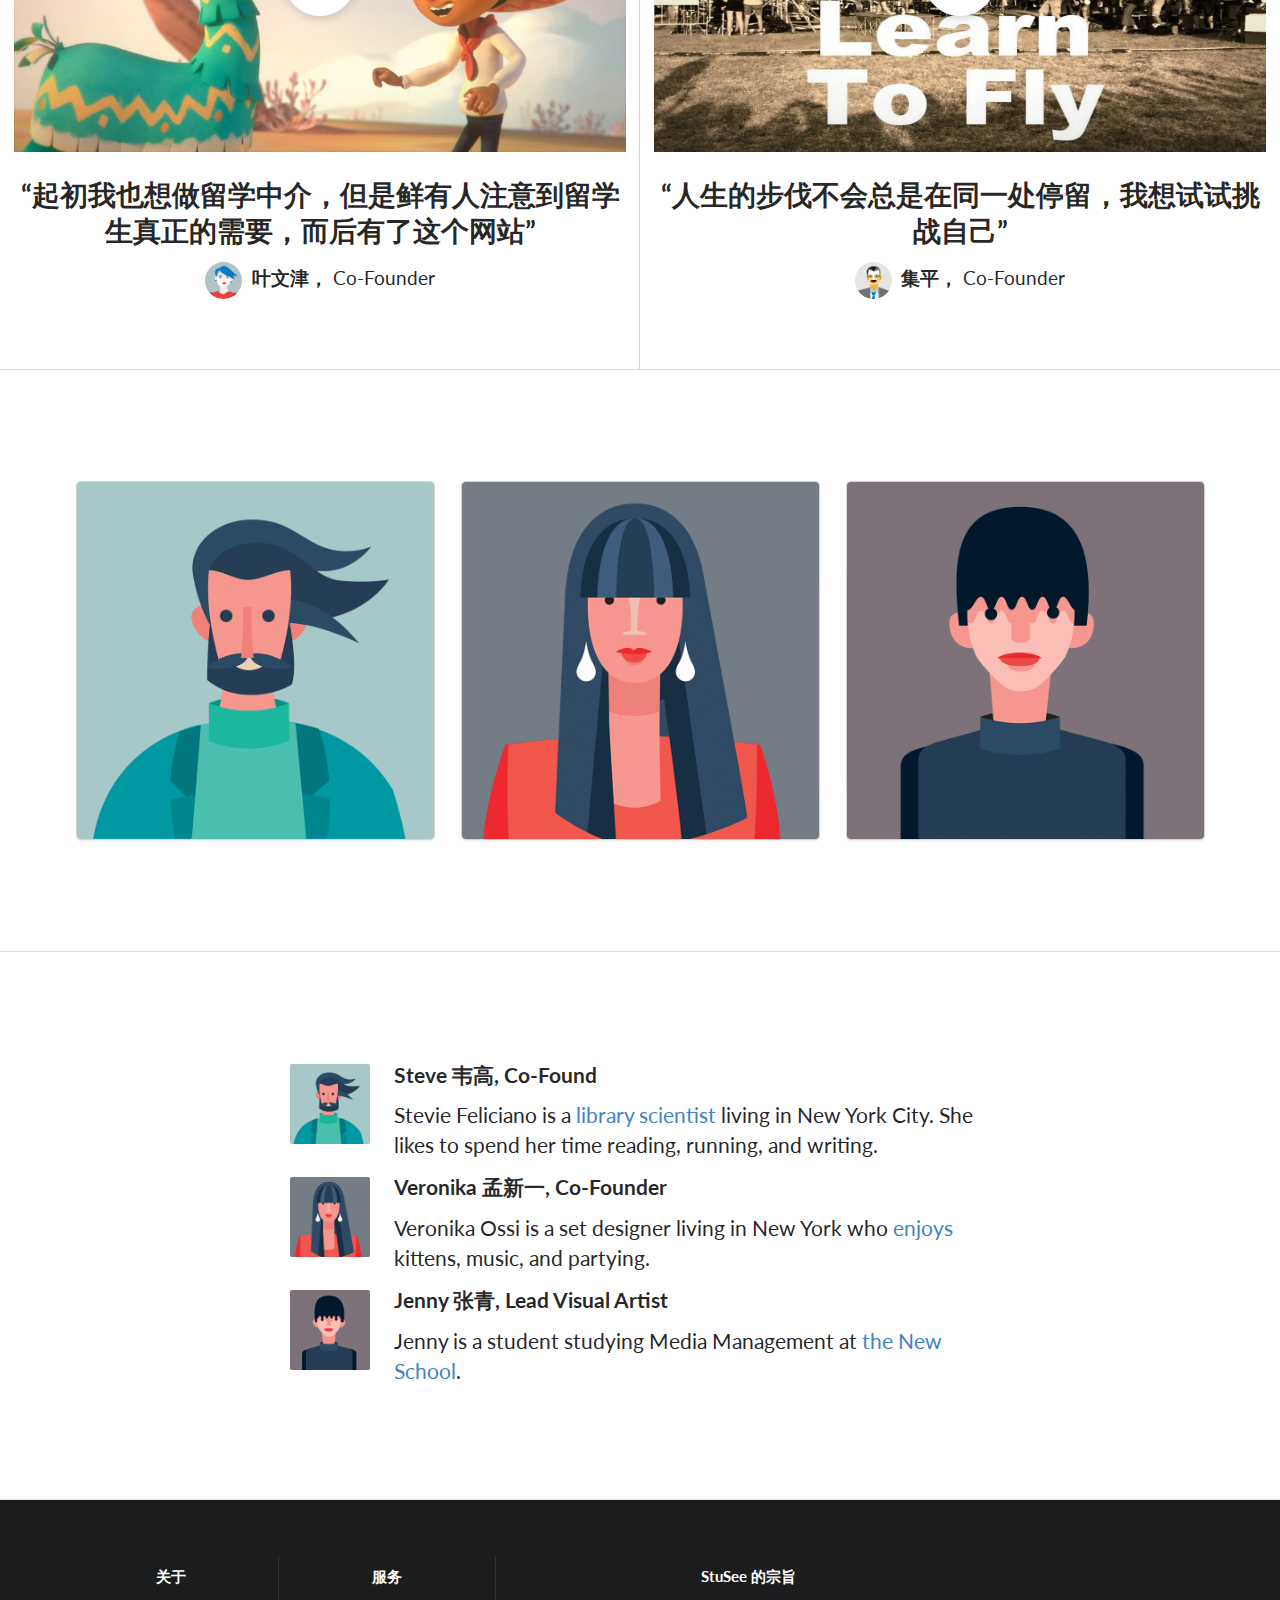
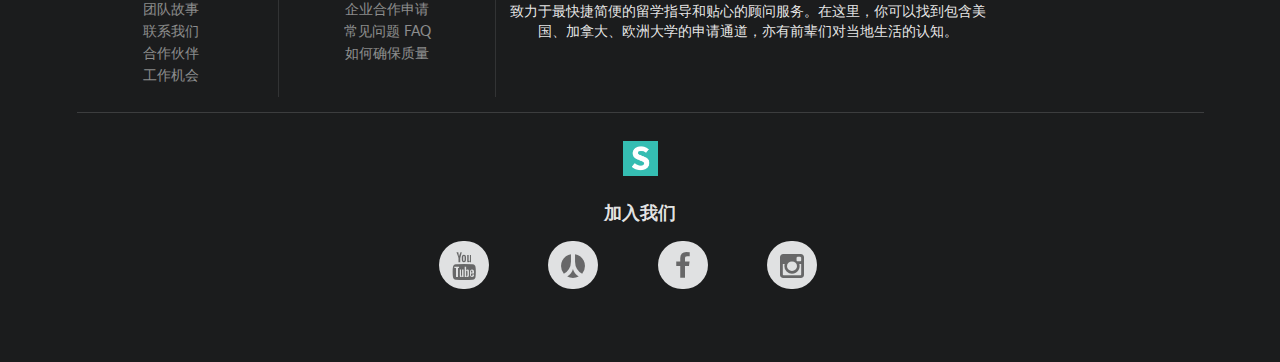
==== commit a9c4a656: "Add about cards" ====
--- a/about.html
+++ b/about.html
@@ -16,6 +16,7 @@
     <script src="dist/components/sidebar.js"></script>
     <script src="dist/components/transition.js"></script>
     <script src="dist/components/embed.js"></script>
+    <script src="dist/components/dimmer.js"></script>
     <script src="js/about.js"></script>
 </head>
 <body>
@@ -69,11 +70,13 @@
                 <a class="toc item">
                     <i class="sidebar icon"></i>
                 </a>
+
                 <div class="item">
                     <div class="ui logo shape">
                         <div class="sides">
                             <div class="active ui side">
-                                <h2><a class="item" style="padding-bottom: 0; padding-right: 8px;" href="index.html">Stusee</a></h2>
+                                <h2><a class="item" style="padding-bottom: 0; padding-right: 8px;" href="index.html">Stusee</a>
+                                </h2>
                             </div>
                         </div>
                     </div>
@@ -154,10 +157,15 @@
                         <a class="header"><h3>Stusee 的创立宗旨</h3></a>
 
                         <div class="description" style="margin-top: 30px;">
-                            <p>Stusee 是一个专业留学生经验分享以及为新留学生提供服务的一个功能性网站，在这个网站里，Stusee 可以为即将准备出国留学的的留学生提供国外在读留学生留学经验，包括雅思、托福、GRE 等考试分享经验，学习专业经验，留学生活经验等等，在这里，国外留学生也可以给即将出国的留学生提供各项服务，包括申请留学，买机票，接机，找 homestay ，找住宿，办卡，等服务。
+                            <p>Stusee 是一个专业留学生经验分享以及为新留学生提供服务的一个功能性网站，在这个网站里，Stusee
+                                可以为即将准备出国留学的的留学生提供国外在读留学生留学经验，包括雅思、托福、GRE
+                                等考试分享经验，学习专业经验，留学生活经验等等，在这里，国外留学生也可以给即将出国的留学生提供各项服务，包括申请留学，买机票，接机，找 homestay
+                                ，找住宿，办卡，等服务。
                             </p>
                             <br/>
-                            <p>新留学生在国外心学习遇到困难，可以上 stusee 去找本专业在读留学生分享的学习经验，上课笔记以及一些考试要点。 而在国外在读的留学生可以通过分享自己的留学经验来赚钱，也可以通过新生接机找住宿来进行有偿服务。</p>
+
+                            <p>新留学生在国外心学习遇到困难，可以上 stusee 去找本专业在读留学生分享的学习经验，上课笔记以及一些考试要点。
+                                而在国外在读的留学生可以通过分享自己的留学经验来赚钱，也可以通过新生接机找住宿来进行有偿服务。</p>
                         </div>
                     </div>
                 </div>
@@ -170,7 +178,8 @@
         <div class="ui equal width stackable internally celled grid">
             <div class="center aligned row">
                 <div class="column">
-                    <div class="ui embed" data-source="vimeo" data-id="125292332" data-placeholder="assets/images/video-placeholder.jpeg">
+                    <div class="ui embed" data-source="vimeo" data-id="125292332"
+                         data-placeholder="assets/images/video-placeholder.jpeg">
                     </div>
                     <h3>“起初我也想做留学中介，但是鲜有人注意到留学生真正的需要，而后有了这个网站”</h3>
 
@@ -180,13 +189,73 @@
                 </div>
 
                 <div class="column">
-                    <div class="ui embed" data-source="youtube" data-id="JozAmXo2bDE" data-placeholder="assets/images/video-placeholder2.jpg">
+                    <div class="ui embed" data-source="youtube" data-id="JozAmXo2bDE"
+                         data-placeholder="assets/images/video-placeholder2.jpg">
                     </div>
                     <h3>“人生的步伐不会总是在同一处停留，我想试试挑战自己”</h3>
 
                     <p>
                         <img src="assets/images/avatar/tom.jpg" class="ui avatar image"> <b>集平，</b> Co-Founder
                     </p>
+                </div>
+            </div>
+        </div>
+    </div>
+
+    <!-- Team Member Card Block -->
+    <div class="ui vertical stripe segment">
+        <div class="ui large center aligned container">
+            <div class="ui three column grid">
+                <div class="column">
+                    <div class="ui fluid card">
+                        <div class="blurring dimmable image">
+                            <div class="ui dimmer">
+                                <div class="content">
+                                    <div class="center">
+                                        <h3>银比武</h3>
+
+                                        <p>Lorem ipsum dolor sit amet, consectetur adipiscing elit. Cras sed sapien
+                                            quam. Sed dapibus est id enim facilisis, at posuere turpis adipiscing.
+                                            Quisque sit amet dui dui.</p>
+                                    </div>
+                                </div>
+                            </div>
+                            <img src="./assets/images/avatar/avatar1.png">
+                        </div>
+                    </div>
+                </div>
+                <div class="column">
+                    <div class="ui fluid card">
+                        <div class="blurring dimmable image">
+                            <div class="ui dimmer">
+                                <div class="content">
+                                    <div class="center">
+                                        <h3>尹青</h3>
+
+                                        <p>Nunc sapien nulla, volutpat at accumsan non, aliquam nec diam.</p>
+                                    </div>
+                                </div>
+                            </div>
+                            <img src="./assets/images/avatar/avatar2.png">
+                        </div>
+                    </div>
+                </div>
+                <div class="column">
+                    <div class="ui fluid card">
+                        <div class="blurring dimmable image">
+                            <div class="ui dimmer">
+                                <div class="content">
+                                    <div class="center">
+                                        <h3>魏高</h3>
+
+                                        <p>Proin et accumsan felis, scelerisque molestie sapien. In vestibulum sapien
+                                            sed eros cursus lacinia.</p>
+                                    </div>
+                                </div>
+                            </div>
+                            <img src="./assets/images/avatar/avatar3.png">
+                        </div>
+                    </div>
                 </div>
             </div>
         </div>
